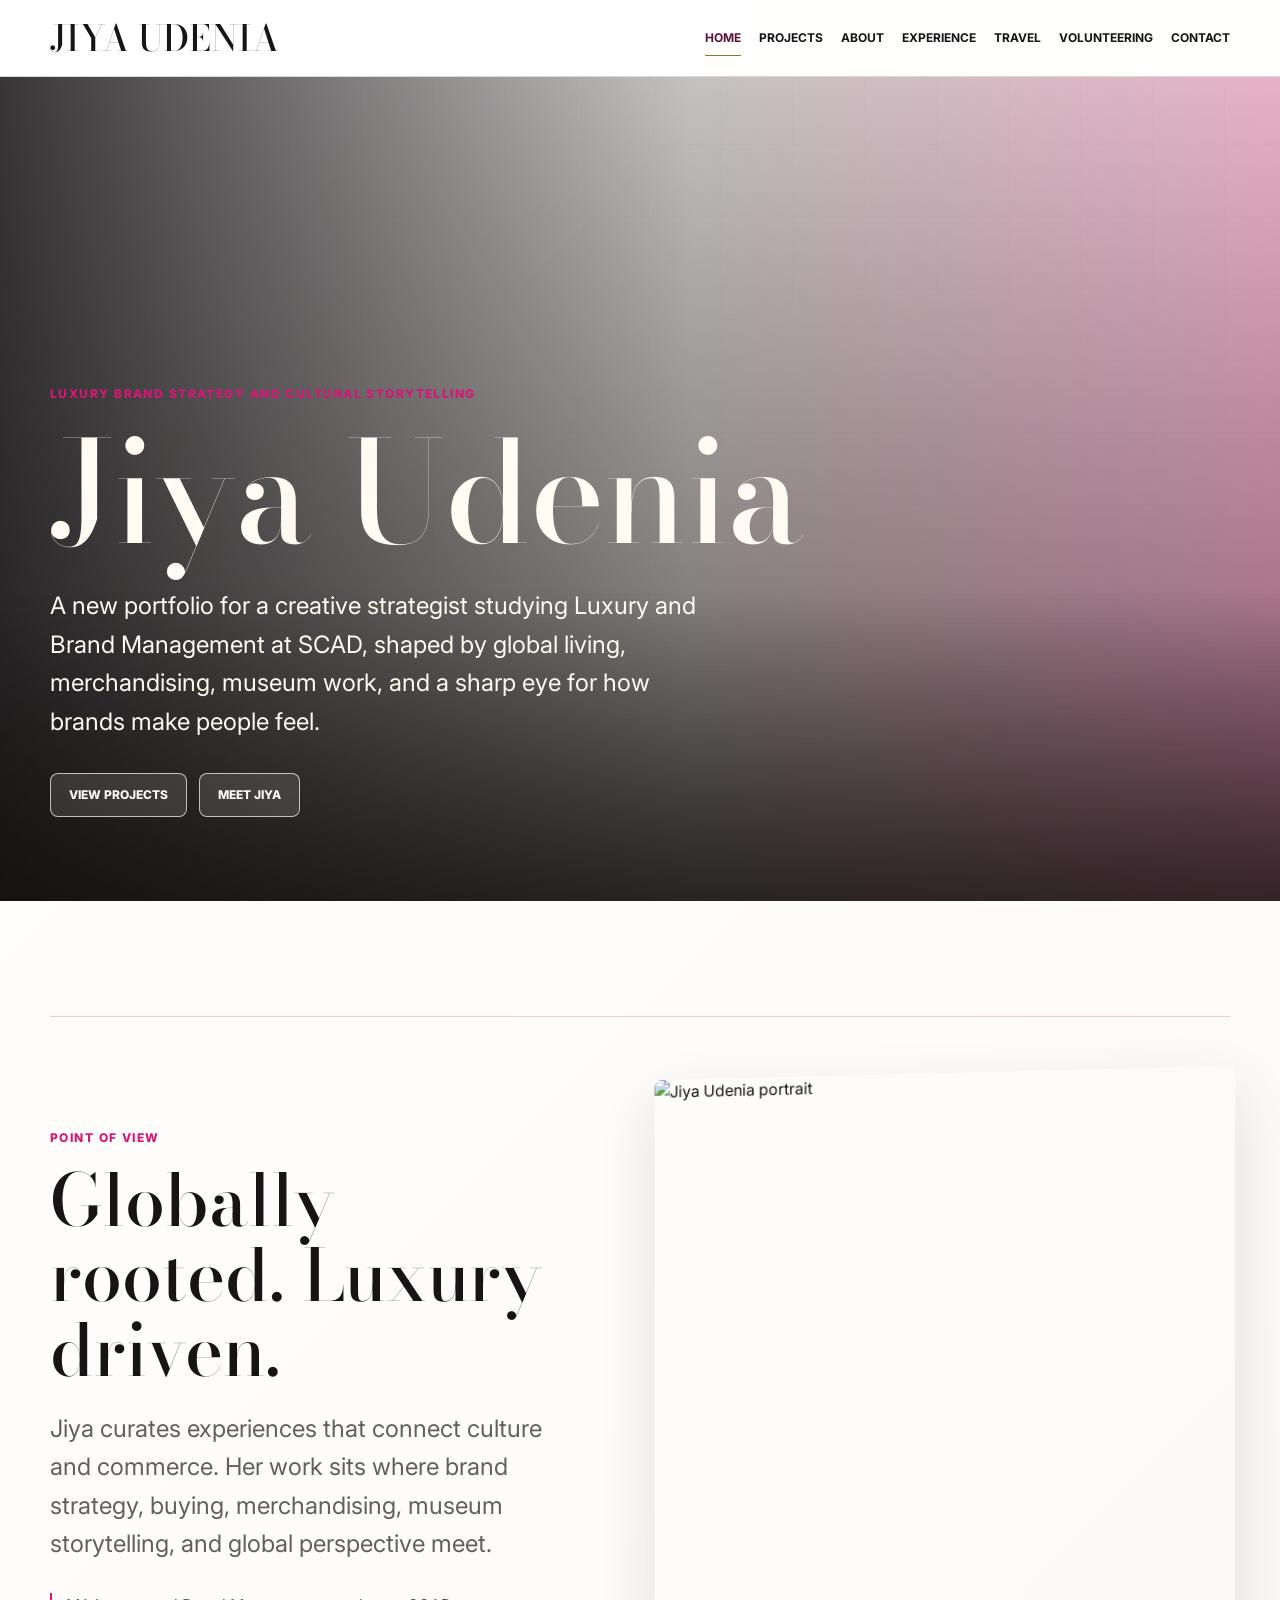
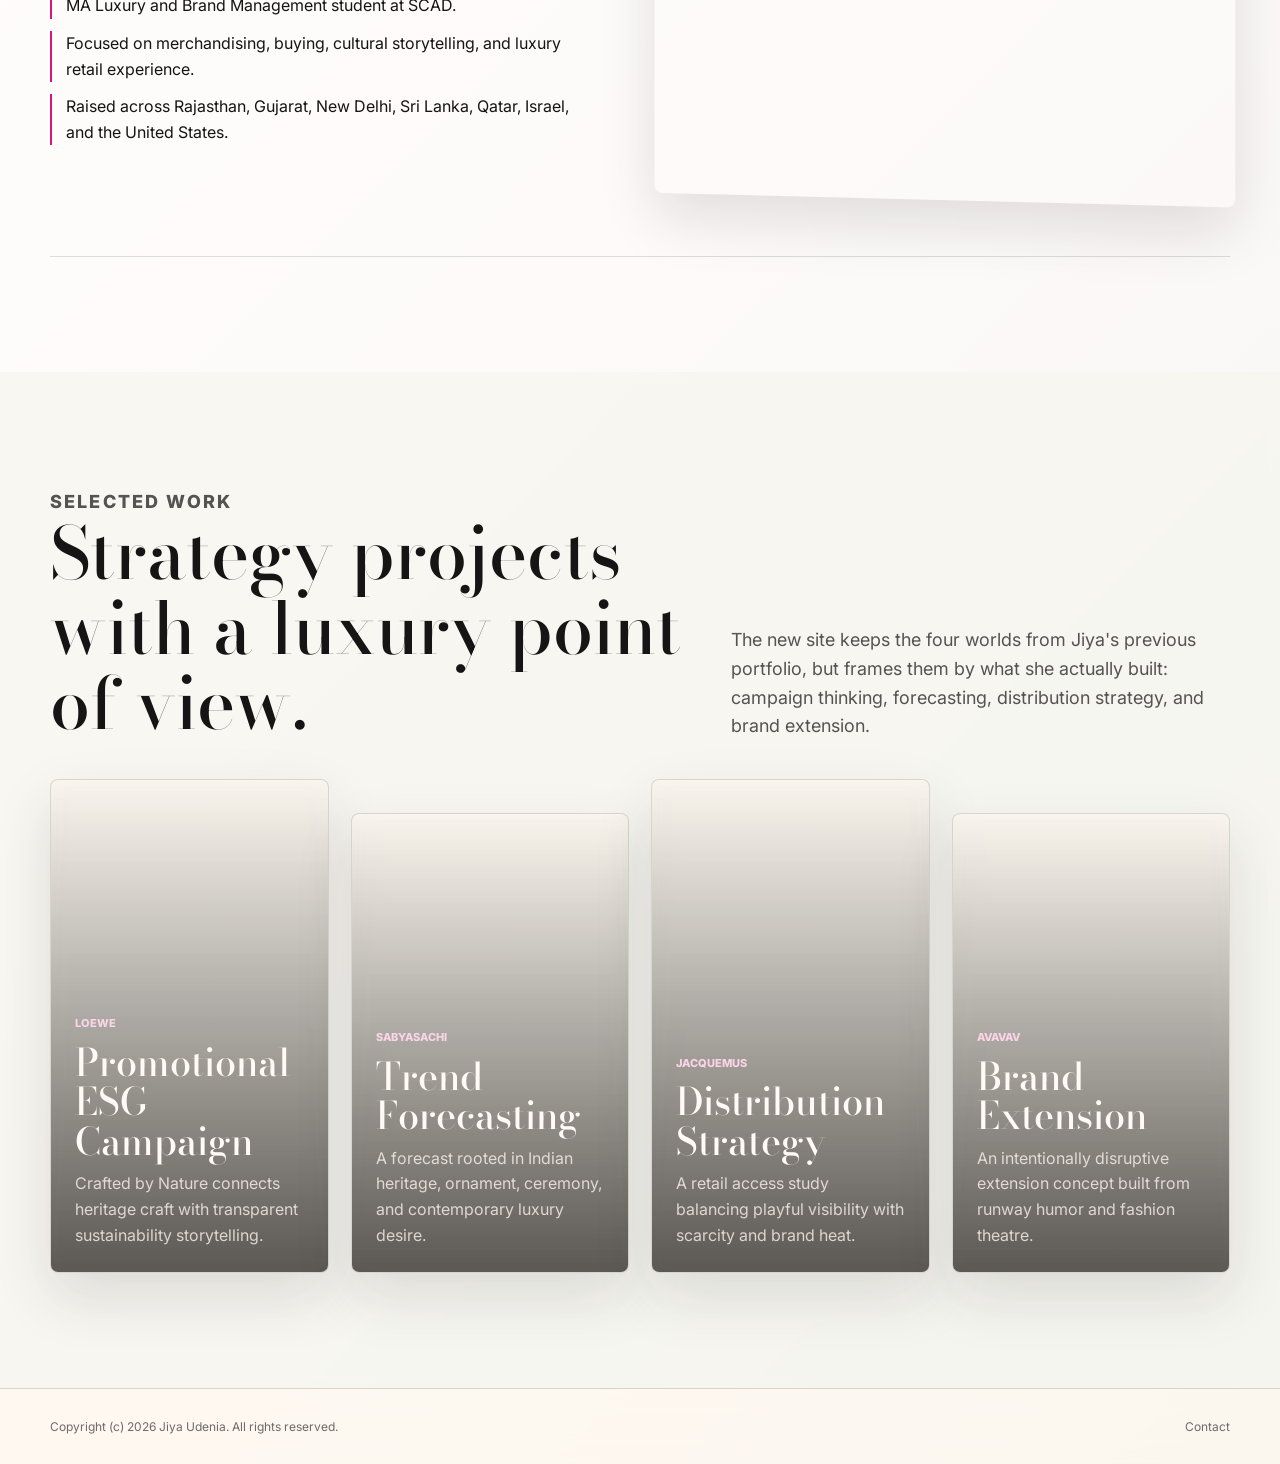
==== index.html @ acc338ca "jiya" ====
<!doctype html>
<html lang="en">
  <head>
    <meta charset="utf-8">
    <meta name="viewport" content="width=device-width, initial-scale=1">
    <title>Jiya Udenia | Luxury Brand Portfolio</title>
    <meta name="description" content="Jiya Udenia's portfolio across luxury brand strategy, merchandising, cultural storytelling, travel, service, and retail experience.">
    <link rel="preconnect" href="https://fonts.googleapis.com">
    <link rel="preconnect" href="https://fonts.gstatic.com" crossorigin>
    <link href="https://fonts.googleapis.com/css2?family=Bodoni+Moda:wght@400;500;600&family=Inter:wght@400;600;700;800&display=swap" rel="stylesheet">
    <link rel="icon" href="https://c-p.rmcdn.net/68bc7b20d66722e757011976/Favicon-56f2679d-ce41-4647-96b6-825f9831230c_144.png">
    <link rel="stylesheet" href="styles.css">
  </head>
  <body data-page="home">
    <header class="site-header">
      <nav class="nav" aria-label="Primary navigation">
        <a class="brand" href="index.html">Jiya Udenia</a>
        <button class="menu-toggle" type="button" aria-label="Open navigation" aria-expanded="false">Menu</button>
        <div class="nav-links">
          <a data-nav="home" href="index.html">Home</a>
          <a data-nav="projects" href="projects.html">Projects</a>
          <a data-nav="about" href="about.html">About</a>
          <a data-nav="experience" href="experience.html">Experience</a>
          <a data-nav="travel" href="travel.html">Travel</a>
          <a data-nav="volunteering" href="volunteering.html">Volunteering</a>
          <a data-nav="contact" href="contact.html">Contact</a>
        </div>
      </nav>
    </header>

    <main>
      <section class="hero home-hero" style="--hero-image: url('https://i-p.rmcdn.net/68bc7b20d66722e757011976/5795839/image-644a9243-3529-48a3-89fc-66097f5bc5f5.jpg?w=2509&cX=5&cY=373&cW=5950&cH=2886');">
        <div class="hero-inner">
          <p class="eyebrow">Luxury brand strategy and cultural storytelling</p>
          <h1>Jiya Udenia</h1>
          <p class="lede">A new portfolio for a creative strategist studying Luxury and Brand Management at SCAD, shaped by global living, merchandising, museum work, and a sharp eye for how brands make people feel.</p>
          <div class="button-row">
            <a class="button light" href="projects.html">View Projects</a>
            <a class="button light" href="about.html">Meet Jiya</a>
          </div>
        </div>
      </section>

      <section class="section welcome-section">
        <div class="wrap split luxe-panel">
          <div>
            <p class="eyebrow">Point of view</p>
            <h2>Globally rooted. Luxury driven.</h2>
            <p class="lede muted">Jiya curates experiences that connect culture and commerce. Her work sits where brand strategy, buying, merchandising, museum storytelling, and global perspective meet.</p>
            <ul class="intro-list">
              <li>MA Luxury and Brand Management student at SCAD.</li>
              <li>Focused on merchandising, buying, cultural storytelling, and luxury retail experience.</li>
              <li>Raised across Rajasthan, Gujarat, New Delhi, Sri Lanka, Qatar, Israel, and the United States.</li>
            </ul>
          </div>
          <div class="portrait">
            <img src="https://i-p.rmcdn.net/68bc7b20d66722e757011976/5795839/image-2adf6dda-7ff6-4efc-95ac-4c2588f22c08.jpg?w=844&cX=0&cY=45.544323004338594&cW=1206&cH=1240.9113539913228" alt="Jiya Udenia portrait">
          </div>
        </div>
      </section>

      <section class="section alt">
        <div class="wrap">
          <div class="section-head">
            <div>
              <p class="eyebrow">Selected work</p>
              <h2>Strategy projects with a luxury point of view.</h2>
            </div>
            <p>The new site keeps the four worlds from Jiya's previous portfolio, but frames them by what she actually built: campaign thinking, forecasting, distribution strategy, and brand extension.</p>
          </div>
          <div class="grid four project-showcase">
            <a class="project-card" href="project-loewe.html">
              <video muted autoplay loop playsinline preload="metadata" poster="https://v-p.rmcdn1.net/68bc7b20d66722e757011976/68bc7c6775379e63f3dfc25e/68d05a6dfe9c9b0b23355650/iaNbowcaxz9-9iN6edvuZ/poster.jpg" data-hls-src="https://v-p.rmcdn1.net/68bc7b20d66722e757011976/68bc7c6775379e63f3dfc25e/68d05a6dfe9c9b0b23355650/iaNbowcaxz9-9iN6edvuZ/playlist.m3u8" aria-label="Loewe project film"></video>
              <div class="project-card-content"><span class="project-kicker">Loewe</span><h3>Promotional ESG Campaign</h3><p>Crafted by Nature connects heritage craft with transparent sustainability storytelling.</p></div>
            </a>
            <a class="project-card" href="project-sabyasachi.html">
              <video muted autoplay loop playsinline preload="metadata" poster="https://v-p.rmcdn1.net/68bc7b20d66722e757011976/68bc7c6775379e63f3dfc25e/68d05a40c1356bbcee8f283a/noyk4oAAkcGcPA8074Cnk/poster.jpg" data-hls-src="https://v-p.rmcdn1.net/68bc7b20d66722e757011976/68bc7c6775379e63f3dfc25e/68d05a40c1356bbcee8f283a/noyk4oAAkcGcPA8074Cnk/playlist.m3u8" aria-label="Sabyasachi project film"></video>
              <div class="project-card-content"><span class="project-kicker">Sabyasachi</span><h3>Trend Forecasting</h3><p>A forecast rooted in Indian heritage, ornament, ceremony, and contemporary luxury desire.</p></div>
            </a>
            <a class="project-card" href="project-jacquemus.html">
              <video muted autoplay loop playsinline preload="metadata" poster="https://v-p.rmcdn1.net/68bc7b20d66722e757011976/68bc7c6775379e63f3dfc25e/68d05abec32499a3dde557a8/uOFcdohD929oQD3BTuVd9/poster.jpg" data-hls-src="https://v-p.rmcdn1.net/68bc7b20d66722e757011976/68bc7c6775379e63f3dfc25e/68d05abec32499a3dde557a8/uOFcdohD929oQD3BTuVd9/playlist.m3u8" aria-label="Jacquemus project film"></video>
              <div class="project-card-content"><span class="project-kicker">Jacquemus</span><h3>Distribution Strategy</h3><p>A retail access study balancing playful visibility with scarcity and brand heat.</p></div>
            </a>
            <a class="project-card" href="project-avavav.html">
              <video muted autoplay loop playsinline preload="metadata" poster="https://v-p.rmcdn1.net/68bc7b20d66722e757011976/68bc7c6775379e63f3dfc25e/68d05a13df71c8b00eb3c676/jENIAy5CmuQXe4RsoPx-4/poster.jpg" data-hls-src="https://v-p.rmcdn1.net/68bc7b20d66722e757011976/68bc7c6775379e63f3dfc25e/68d05a13df71c8b00eb3c676/jENIAy5CmuQXe4RsoPx-4/playlist.m3u8" aria-label="Avavav project film"></video>
              <div class="project-card-content"><span class="project-kicker">Avavav</span><h3>Brand Extension</h3><p>An intentionally disruptive extension concept built from runway humor and fashion theatre.</p></div>
            </a>
          </div>
        </div>
      </section>

    </main>

    <footer class="footer">
      <div class="wrap">
        <span>Copyright (c) 2026 Jiya Udenia. All rights reserved.</span>
        <a href="contact.html">Contact</a>
      </div>
    </footer>
    <script src="script.js"></script>
  </body>
</html>
---- styles.css ----
:root {
  --ink: #161414;
  --charcoal: #282224;
  --noir: #100d0f;
  --ivory: #fffaf5;
  --porcelain: #f7f7f2;
  --champagne: #e7d4ae;
  --rose: #ffd7eb;
  --rose-deep: #d61776;
  --gold: #9a7132;
  --citrine: #d0b36a;
  --sage: #496e61;
  --wine: #5a1234;
  --line: rgba(23, 20, 17, 0.16);
  --soft-shadow: 0 24px 60px rgba(23, 20, 17, 0.12);
  --display: "Bodoni Moda", Georgia, serif;
  --sans: "Inter", "Helvetica Neue", Arial, sans-serif;
}

* {
  box-sizing: border-box;
}

html {
  scroll-behavior: smooth;
}

body {
  margin: 0;
  position: relative;
  background:
    linear-gradient(135deg, rgba(255, 255, 255, 0.98), rgba(255, 250, 245, 0.9) 34%, rgba(255, 215, 235, 0.2) 67%, rgba(73, 110, 97, 0.12)),
    var(--porcelain);
  color: var(--ink);
  font-family: var(--sans);
  font-size: 16px;
  line-height: 1.6;
}

body::before {
  content: "";
  position: fixed;
  inset: 0;
  z-index: 0;
  pointer-events: none;
  background-image:
    linear-gradient(rgba(23, 20, 17, 0.035) 1px, transparent 1px),
    linear-gradient(90deg, rgba(23, 20, 17, 0.025) 1px, transparent 1px);
  background-size: 72px 72px;
  mask-image: linear-gradient(to bottom, rgba(0, 0, 0, 0.75), transparent 78%);
}

main,
.footer {
  position: relative;
  z-index: 1;
}

.luxury-depth-canvas {
  position: fixed;
  inset: 0;
  z-index: 0;
  width: 100%;
  height: 100%;
  pointer-events: none;
  opacity: 0.48;
}

img,
video {
  display: block;
  max-width: 100%;
}

a {
  color: inherit;
  text-decoration: none;
}

.site-header {
  position: sticky;
  top: 0;
  z-index: 30;
  background: rgba(255, 255, 255, 0.86);
  border-bottom: 1px solid var(--line);
  backdrop-filter: blur(18px);
}

.nav {
  width: min(1180px, calc(100% - 32px));
  min-height: 76px;
  margin: 0 auto;
  display: flex;
  align-items: center;
  justify-content: space-between;
  gap: 24px;
}

.brand {
  font-family: var(--display);
  font-size: clamp(24px, 4vw, 36px);
  font-weight: 500;
  letter-spacing: 0;
  text-transform: uppercase;
}

.nav-links {
  display: flex;
  align-items: center;
  gap: 18px;
  font-size: 12px;
  font-weight: 700;
  text-transform: uppercase;
}

.nav-links a {
  border-bottom: 1px solid transparent;
  padding: 8px 0;
}

.nav-links a:hover,
.nav-links a.active {
  border-color: var(--gold);
  color: var(--wine);
}

.menu-toggle {
  display: none;
  width: 42px;
  height: 42px;
  border: 1px solid var(--line);
  border-radius: 8px;
  background: transparent;
  color: var(--ink);
  font-size: 11px;
  font-weight: 800;
  text-transform: uppercase;
}

.hero {
  min-height: calc(100vh - 76px);
  display: grid;
  align-items: end;
  position: relative;
  isolation: isolate;
  overflow: hidden;
  background:
    linear-gradient(90deg, rgba(16, 13, 15, 0.82), rgba(16, 13, 15, 0.18) 54%, rgba(214, 23, 118, 0.26)),
    linear-gradient(rgba(23, 20, 17, 0.08), rgba(23, 20, 17, 0.62)),
    var(--hero-image) center / cover;
}

.hero::after {
  content: "";
  position: absolute;
  inset: auto 0 0;
  z-index: -1;
  height: 38%;
  background: linear-gradient(to top, rgba(16, 13, 11, 0.7), transparent);
}

.home-hero {
  min-height: min(860px, calc(100vh - 76px));
}

.hero-inner {
  width: min(1180px, calc(100% - 32px));
  margin: 0 auto;
  padding: 120px 0 84px;
  color: #fffaf2;
}

.eyebrow {
  margin: 0 0 16px;
  color: var(--rose-deep);
  font-size: 12px;
  font-weight: 800;
  letter-spacing: 0.12em;
  text-transform: uppercase;
}

h1,
h2,
h3 {
  margin: 0;
  font-family: var(--display);
  font-weight: 500;
  line-height: 1.04;
}

h1 {
  max-width: 900px;
  font-size: clamp(58px, 11vw, 142px);
}

h2 {
  font-size: clamp(34px, 6vw, 72px);
}

h3 {
  font-size: clamp(25px, 3vw, 38px);
}

.lede {
  max-width: 680px;
  margin: 22px 0 0;
  font-size: clamp(18px, 2vw, 24px);
}

.button-row {
  display: flex;
  flex-wrap: wrap;
  gap: 12px;
  margin-top: 32px;
}

.button {
  display: inline-flex;
  min-height: 44px;
  align-items: center;
  justify-content: center;
  border: 1px solid var(--ink);
  border-radius: 8px;
  padding: 10px 18px;
  background: var(--ink);
  color: var(--ivory);
  font-size: 12px;
  font-weight: 800;
  text-transform: uppercase;
}

.button.light {
  border-color: rgba(255, 250, 242, 0.7);
  background: rgba(255, 250, 242, 0.12);
  color: var(--ivory);
  backdrop-filter: blur(12px);
}

.button.ghost {
  background: transparent;
  color: var(--ink);
}

.section {
  padding: clamp(64px, 9vw, 120px) 0;
}

.section.alt {
  background: rgba(247, 247, 242, 0.86);
  backdrop-filter: blur(6px);
}

.section.dark {
  background:
    linear-gradient(135deg, rgba(36, 31, 26, 0.98), rgba(16, 13, 11, 0.97) 58%, rgba(91, 37, 59, 0.9)),
    var(--charcoal);
  color: var(--ivory);
}

.welcome-section {
  background: rgba(255, 255, 255, 0.56);
}

.luxe-panel {
  border-top: 1px solid rgba(214, 23, 118, 0.22);
  border-bottom: 1px solid rgba(87, 106, 92, 0.2);
  padding-top: clamp(28px, 5vw, 56px);
  padding-bottom: clamp(28px, 5vw, 56px);
}

.wrap {
  width: min(1180px, calc(100% - 32px));
  margin: 0 auto;
}

.section-head {
  display: grid;
  grid-template-columns: minmax(0, 0.9fr) minmax(280px, 0.7fr);
  gap: 40px;
  align-items: end;
  margin-bottom: 38px;
}

.section-head p {
  margin: 0;
  color: rgba(23, 20, 17, 0.72);
  font-size: 18px;
}

.dark .section-head p,
.dark .muted {
  color: rgba(255, 250, 242, 0.72);
}

.muted {
  color: rgba(23, 20, 17, 0.68);
}

.grid {
  display: grid;
  gap: 22px;
}

.grid.two {
  grid-template-columns: repeat(2, minmax(0, 1fr));
}

.grid.three {
  grid-template-columns: repeat(3, minmax(0, 1fr));
}

.grid.four {
  grid-template-columns: repeat(4, minmax(0, 1fr));
}

.card,
.project-card,
.story-card {
  border: 1px solid var(--line);
  border-radius: 8px;
  background: rgba(255, 250, 242, 0.78);
  overflow: hidden;
  backdrop-filter: blur(10px);
}

.dark .card,
.dark .project-card,
.dark .story-card {
  border-color: rgba(255, 250, 242, 0.18);
  background: rgba(255, 250, 242, 0.05);
}

.project-card {
  position: relative;
  min-height: 460px;
  display: flex;
  align-items: flex-end;
  box-shadow: var(--soft-shadow);
  transform: translateY(0);
  transition: transform 0.45s ease, box-shadow 0.45s ease;
}

.project-card img,
.project-card video {
  position: absolute;
  inset: 0;
  width: 100%;
  height: 100%;
  object-fit: cover;
  transition: transform 0.45s ease;
}

.project-card:hover img,
.project-card:hover video {
  transform: scale(1.04);
}

.project-card:hover {
  box-shadow: 0 32px 80px rgba(23, 20, 17, 0.2);
  transform: translateY(-6px);
}

.project-card::after {
  content: "";
  position: absolute;
  inset: 0;
  background: linear-gradient(rgba(23, 20, 17, 0.02), rgba(23, 20, 17, 0.7));
}

.project-card-content {
  position: relative;
  z-index: 1;
  width: 100%;
  padding: 24px;
  color: var(--ivory);
}

.project-card-content p {
  margin: 10px 0 0;
  color: rgba(255, 250, 242, 0.76);
}

.project-kicker {
  display: block;
  margin-bottom: 10px;
  color: rgba(255, 215, 235, 0.94);
  font-size: 11px;
  font-weight: 800;
  text-transform: uppercase;
}

.project-showcase .project-card:nth-child(even) {
  margin-top: 34px;
}

.story-card {
  padding: 26px;
}

.story-card strong {
  display: block;
  margin-bottom: 10px;
  color: var(--rose-deep);
  font-size: 12px;
  text-transform: uppercase;
}

.dark .story-card strong {
  color: var(--rose);
}

.media-strip {
  display: grid;
  grid-template-columns: 1.35fr 0.9fr 0.9fr;
  gap: 16px;
  align-items: stretch;
}

.media-tile {
  position: relative;
  min-height: 300px;
  border-radius: 8px;
  overflow: hidden;
  background: #171411;
  box-shadow: 0 26px 70px rgba(0, 0, 0, 0.25);
}

.media-tile.tall {
  min-height: 520px;
}

.media-tile img,
.media-tile video {
  width: 100%;
  height: 100%;
  min-height: inherit;
  object-fit: cover;
}

.video-tile video {
  background: var(--noir);
  pointer-events: none;
}

.video-tile::after {
  content: "";
  position: absolute;
  inset: 0;
  pointer-events: none;
  border: 1px solid rgba(255, 250, 242, 0.24);
  border-radius: inherit;
}

.feature-video {
  max-width: 840px;
  margin: 0 auto;
}

.video-link {
  display: block;
  cursor: pointer;
  transition: transform 0.45s ease, box-shadow 0.45s ease;
}

.video-link:hover {
  box-shadow: 0 34px 82px rgba(0, 0, 0, 0.34);
  transform: translateY(-5px);
}

.play-badge {
  position: absolute;
  left: 16px;
  bottom: 16px;
  min-width: 44px;
  min-height: 44px;
  display: inline-flex;
  align-items: center;
  justify-content: center;
  border-radius: 50%;
  background: rgba(255, 250, 242, 0.9);
  color: var(--ink);
  font-weight: 900;
}

.split {
  display: grid;
  grid-template-columns: minmax(0, 0.95fr) minmax(0, 1.05fr);
  gap: clamp(28px, 6vw, 72px);
  align-items: center;
}

.portrait {
  aspect-ratio: 4 / 5;
  border-radius: 8px;
  overflow: hidden;
  box-shadow: var(--soft-shadow);
  transform: perspective(1000px) rotateY(-4deg);
}

.portrait img {
  width: 100%;
  height: 100%;
  object-fit: cover;
}

.intro-list {
  display: grid;
  gap: 12px;
  padding: 0;
  margin: 30px 0 0;
  list-style: none;
}

.intro-list li {
  border-left: 2px solid var(--rose-deep);
  padding-left: 14px;
}

.page-hero {
  padding: 86px 0 56px;
  background: rgba(255, 255, 255, 0.86);
  border-bottom: 1px solid var(--line);
  backdrop-filter: blur(8px);
}

.page-hero .wrap {
  display: grid;
  grid-template-columns: minmax(0, 1fr) minmax(280px, 0.52fr);
  gap: 34px;
  align-items: end;
}

.page-hero h1 {
  color: var(--ink);
  font-size: clamp(50px, 10vw, 116px);
}

.page-hero p {
  margin: 0;
  font-size: 18px;
}

.gallery {
  display: grid;
  grid-template-columns: repeat(12, 1fr);
  gap: 16px;
}

.gallery figure {
  grid-column: span 4;
  min-height: 320px;
  margin: 0;
  border-radius: 8px;
  overflow: hidden;
  background: var(--porcelain);
  box-shadow: 0 16px 44px rgba(23, 20, 17, 0.09);
}

.gallery figure.wide {
  grid-column: span 8;
}

.gallery figure.tall {
  grid-row: span 2;
  min-height: 660px;
}

.gallery img {
  width: 100%;
  height: 100%;
  object-fit: cover;
  cursor: zoom-in;
}

.logo-row {
  display: flex;
  flex-wrap: wrap;
  gap: 10px;
}

.pill {
  border: 1px solid var(--line);
  border-radius: 999px;
  padding: 8px 12px;
  color: rgba(23, 20, 17, 0.7);
  font-size: 12px;
  font-weight: 800;
  text-transform: uppercase;
}

.timeline {
  display: grid;
  gap: 16px;
}

.timeline-item {
  display: grid;
  grid-template-columns: 150px minmax(0, 1fr);
  gap: 22px;
  border-top: 1px solid var(--line);
  padding-top: 20px;
}

.timeline-item time {
  color: var(--wine);
  font-size: 12px;
  font-weight: 800;
  text-transform: uppercase;
}

.contact-panel {
  display: grid;
  grid-template-columns: minmax(0, 1fr) minmax(280px, 0.65fr);
  gap: 28px;
  align-items: stretch;
}

.contact-panel > div {
  border: 1px solid var(--line);
  border-radius: 8px;
  padding: clamp(26px, 5vw, 52px);
  background: rgba(255, 250, 242, 0.72);
}

.footer {
  border-top: 1px solid var(--line);
  padding: 28px 0;
  background: rgba(255, 250, 242, 0.86);
  backdrop-filter: blur(12px);
}

.footer .wrap {
  display: flex;
  justify-content: space-between;
  gap: 20px;
  color: rgba(23, 20, 17, 0.62);
  font-size: 12px;
}

.lightbox {
  position: fixed;
  inset: 0;
  z-index: 80;
  display: none;
  align-items: center;
  justify-content: center;
  padding: 22px;
  background: rgba(23, 20, 17, 0.86);
}

.lightbox.open {
  display: flex;
}

.lightbox img {
  max-height: 90vh;
  border-radius: 8px;
  box-shadow: var(--soft-shadow);
}

.lightbox button {
  position: fixed;
  top: 20px;
  right: 20px;
  min-width: 76px;
  height: 44px;
  border: 1px solid rgba(255, 250, 242, 0.5);
  border-radius: 8px;
  background: rgba(255, 250, 242, 0.1);
  color: var(--ivory);
  font-size: 12px;
  font-weight: 800;
  text-transform: uppercase;
}

@media (max-width: 900px) {
  .menu-toggle {
    display: inline-flex;
    align-items: center;
    justify-content: center;
  }

  .nav-links {
    position: fixed;
    left: 16px;
    right: 16px;
    top: 84px;
    display: none;
    flex-direction: column;
    align-items: stretch;
    gap: 0;
    border: 1px solid var(--line);
    border-radius: 8px;
    background: var(--ivory);
    padding: 10px;
    box-shadow: var(--soft-shadow);
  }

  .nav-links.open {
    display: flex;
  }

  .nav-links a {
    padding: 12px;
  }

  .section-head,
  .split,
  .page-hero .wrap,
  .contact-panel {
    grid-template-columns: 1fr;
  }

  .grid.two,
  .grid.three,
  .grid.four,
  .media-strip {
    grid-template-columns: 1fr;
  }

  .project-card {
    min-height: 360px;
  }

  .project-showcase .project-card:nth-child(even) {
    margin-top: 0;
  }

  .media-tile,
  .media-tile.tall {
    min-height: 340px;
  }

  .gallery figure,
  .gallery figure.wide,
  .gallery figure.tall {
    grid-column: span 12;
    min-height: 360px;
  }

  .timeline-item {
    grid-template-columns: 1fr;
  }

  .footer .wrap {
    flex-direction: column;
  }
}

@media (max-width: 560px) {
  .hero-inner {
    padding: 88px 0 54px;
  }

  .eyebrow {
    font-size: 11px;
    letter-spacing: 0.08em;
  }

  h1 {
    font-size: clamp(46px, 18vw, 76px);
  }

  .button-row {
    flex-direction: column;
  }

  .button {
    width: 100%;
  }
}
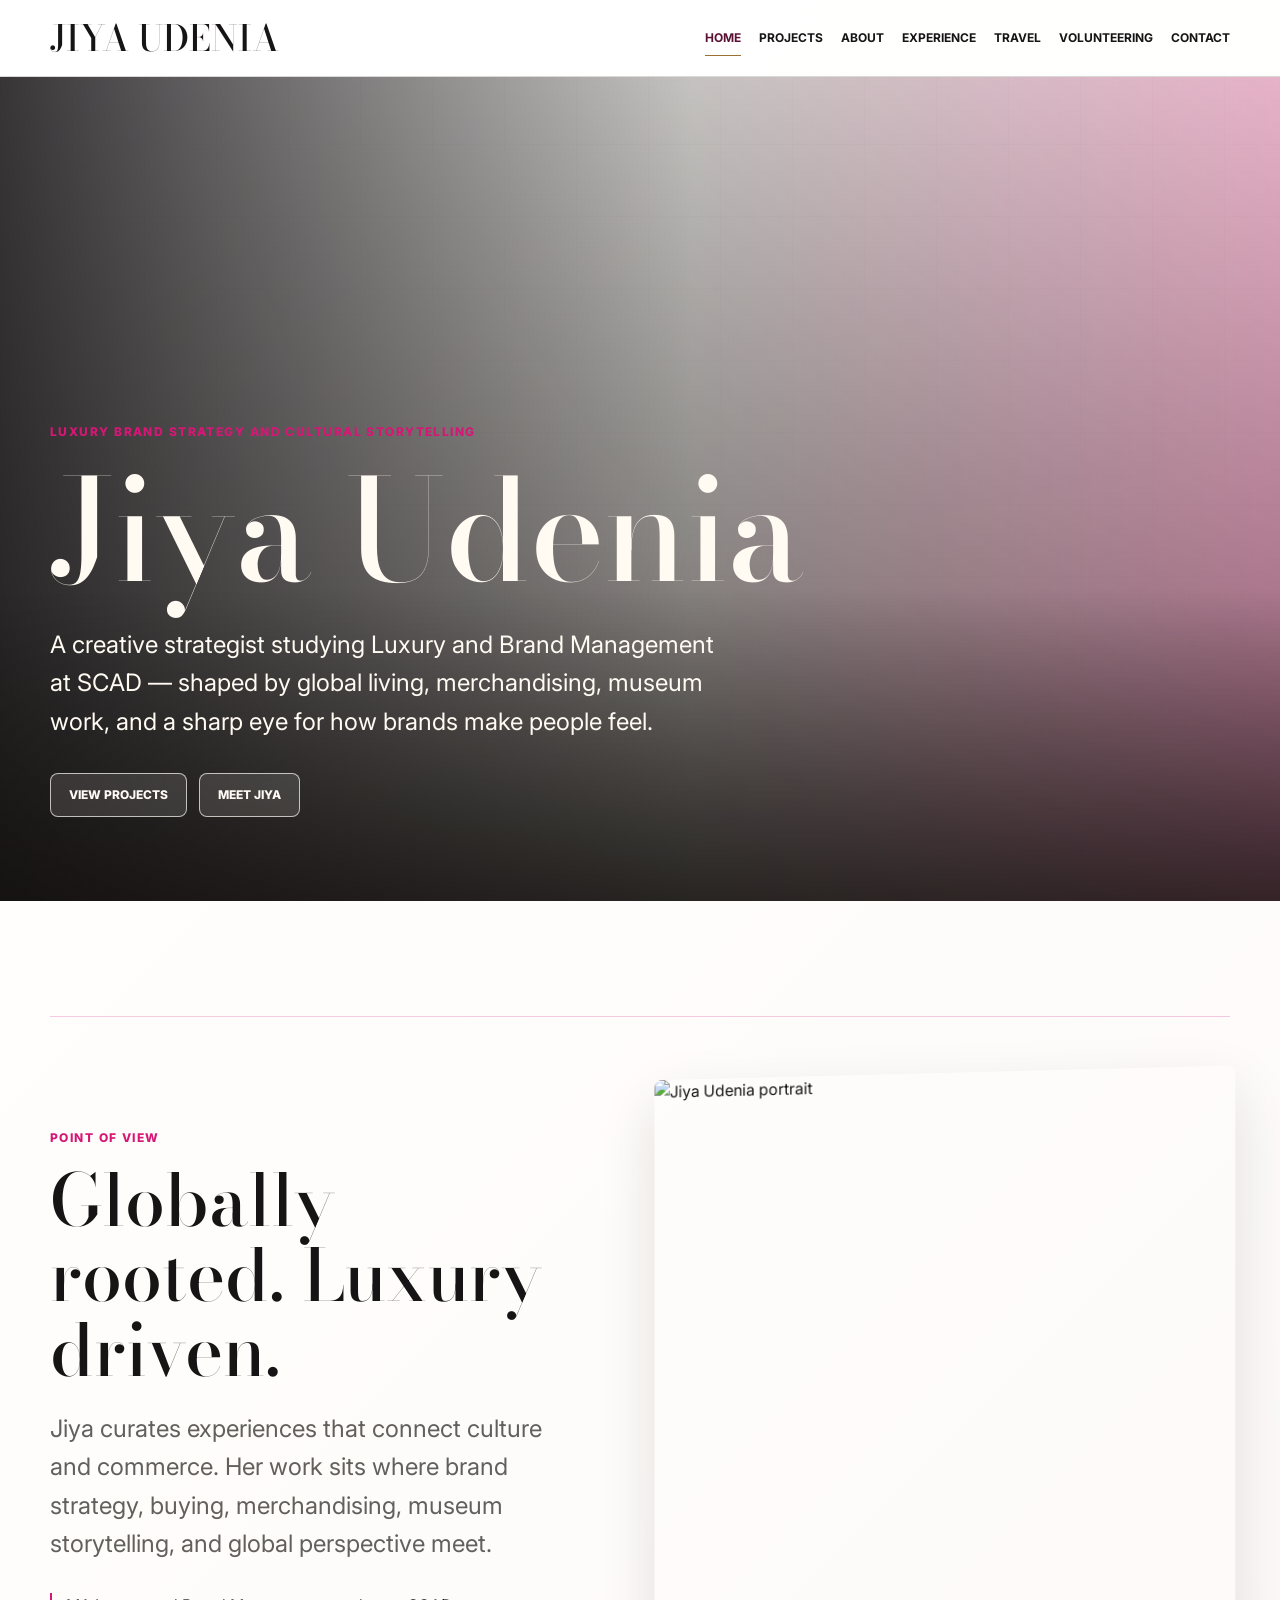
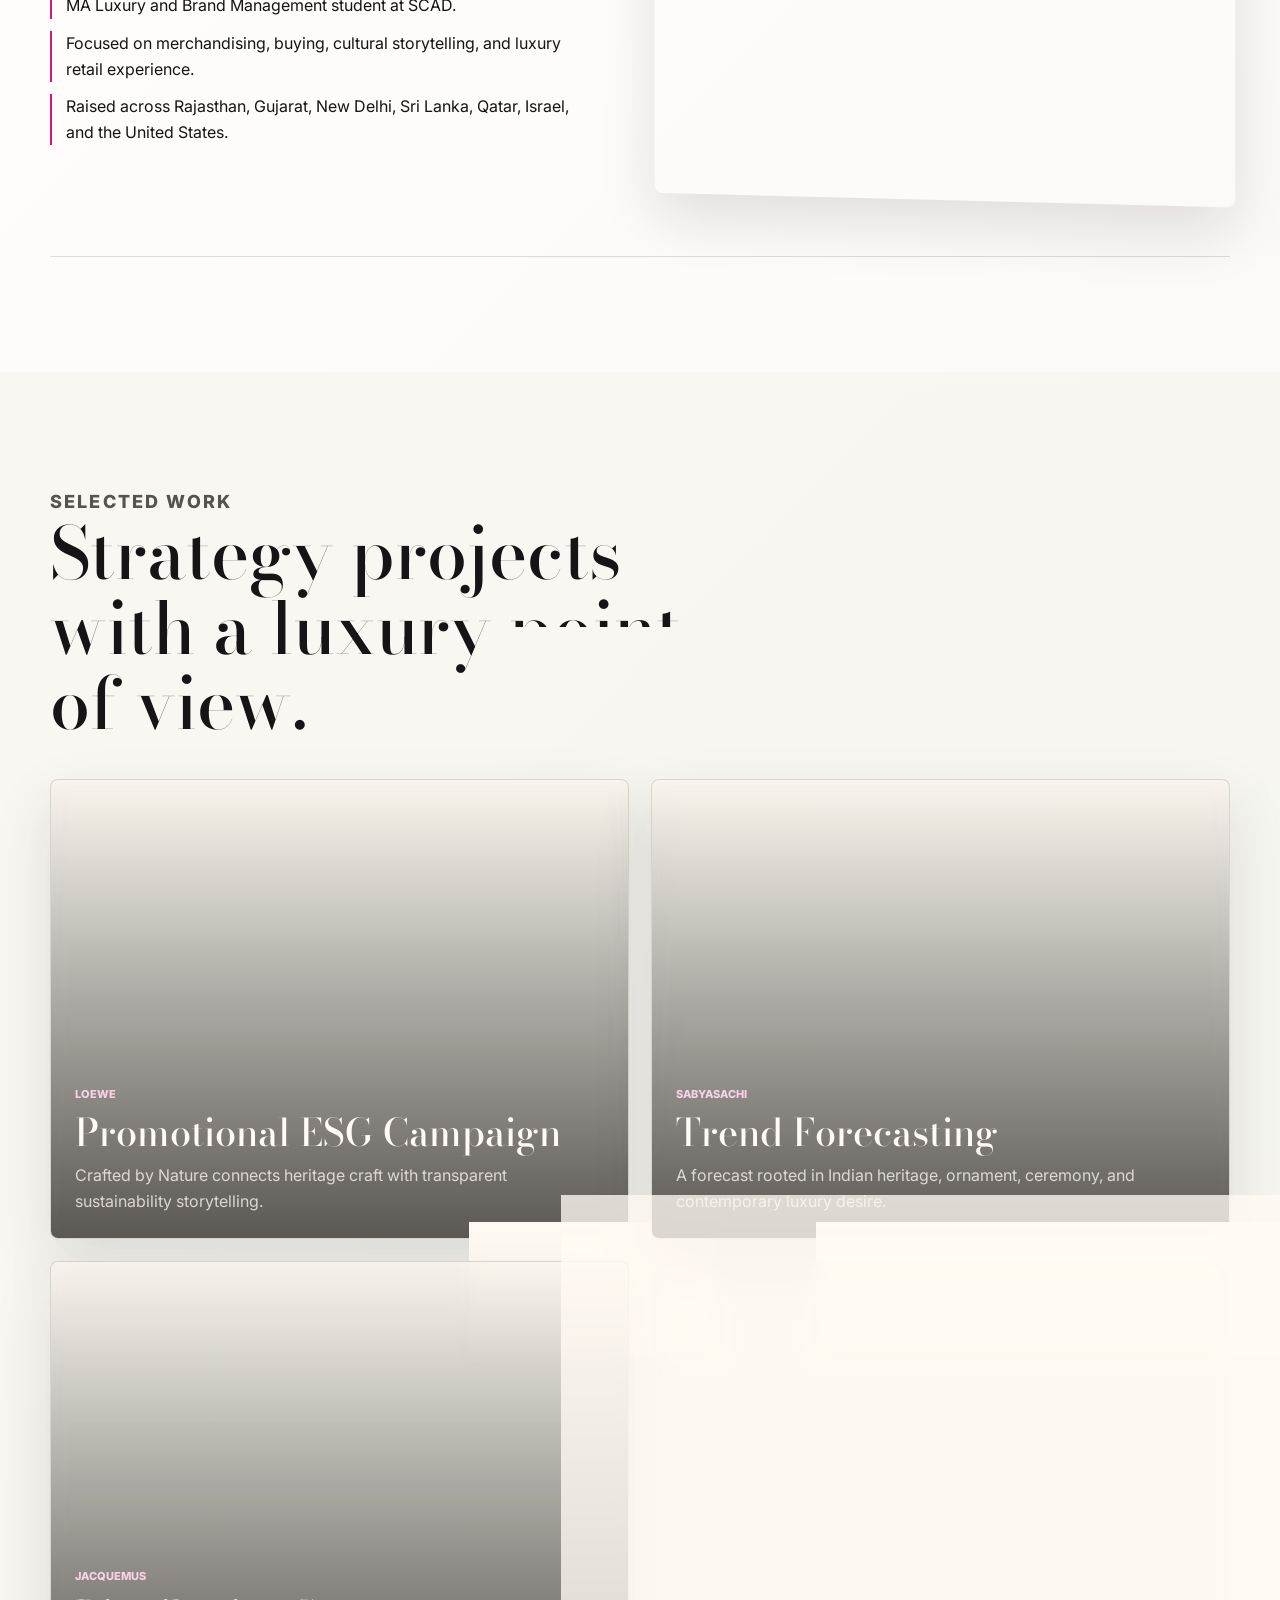
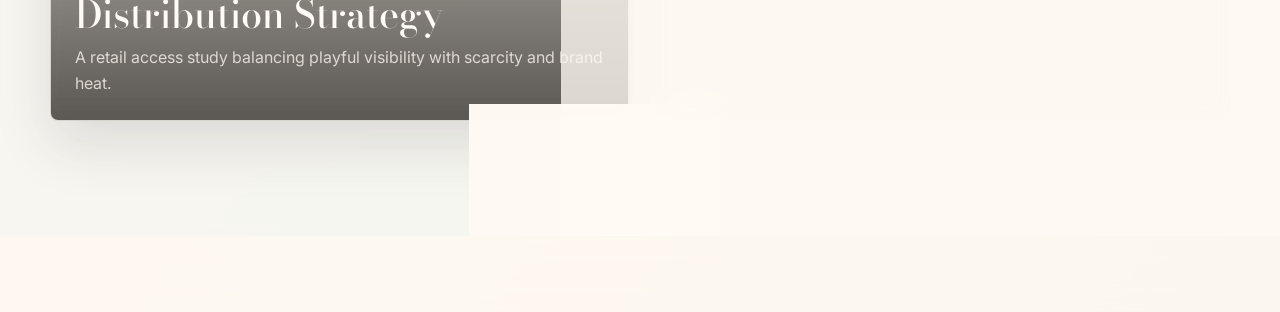
==== commit 86f67e83: "ok" ====
--- a/index.html
+++ b/index.html
@@ -33,7 +33,7 @@
         <div class="hero-inner">
           <p class="eyebrow">Luxury brand strategy and cultural storytelling</p>
           <h1>Jiya Udenia</h1>
-          <p class="lede">A new portfolio for a creative strategist studying Luxury and Brand Management at SCAD, shaped by global living, merchandising, museum work, and a sharp eye for how brands make people feel.</p>
+          <p class="lede">A creative strategist studying Luxury and Brand Management at SCAD — shaped by global living, merchandising, museum work, and a sharp eye for how brands make people feel.</p>
           <div class="button-row">
             <a class="button light" href="projects.html">View Projects</a>
             <a class="button light" href="about.html">Meet Jiya</a>
@@ -66,9 +66,9 @@
               <p class="eyebrow">Selected work</p>
               <h2>Strategy projects with a luxury point of view.</h2>
             </div>
-            <p>The new site keeps the four worlds from Jiya's previous portfolio, but frames them by what she actually built: campaign thinking, forecasting, distribution strategy, and brand extension.</p>
+            <p>Four strategy-led studies — campaign thinking, trend forecasting, distribution strategy, and brand extension — each built around how a luxury house earns desire, access, and lasting trust.</p>
           </div>
-          <div class="grid four project-showcase">
+          <div class="grid two project-showcase">
             <a class="project-card" href="project-loewe.html">
               <video muted autoplay loop playsinline preload="metadata" poster="https://v-p.rmcdn1.net/68bc7b20d66722e757011976/68bc7c6775379e63f3dfc25e/68d05a6dfe9c9b0b23355650/iaNbowcaxz9-9iN6edvuZ/poster.jpg" data-hls-src="https://v-p.rmcdn1.net/68bc7b20d66722e757011976/68bc7c6775379e63f3dfc25e/68d05a6dfe9c9b0b23355650/iaNbowcaxz9-9iN6edvuZ/playlist.m3u8" aria-label="Loewe project film"></video>
               <div class="project-card-content"><span class="project-kicker">Loewe</span><h3>Promotional ESG Campaign</h3><p>Crafted by Nature connects heritage craft with transparent sustainability storytelling.</p></div>
--- a/styles.css
+++ b/styles.css
@@ -389,10 +389,6 @@
   text-transform: uppercase;
 }
 
-.project-showcase .project-card:nth-child(even) {
-  margin-top: 34px;
-}
-
 .story-card {
   padding: 26px;
 }
@@ -722,10 +718,6 @@
     min-height: 360px;
   }
 
-  .project-showcase .project-card:nth-child(even) {
-    margin-top: 0;
-  }
-
   .media-tile,
   .media-tile.tall {
     min-height: 340px;
